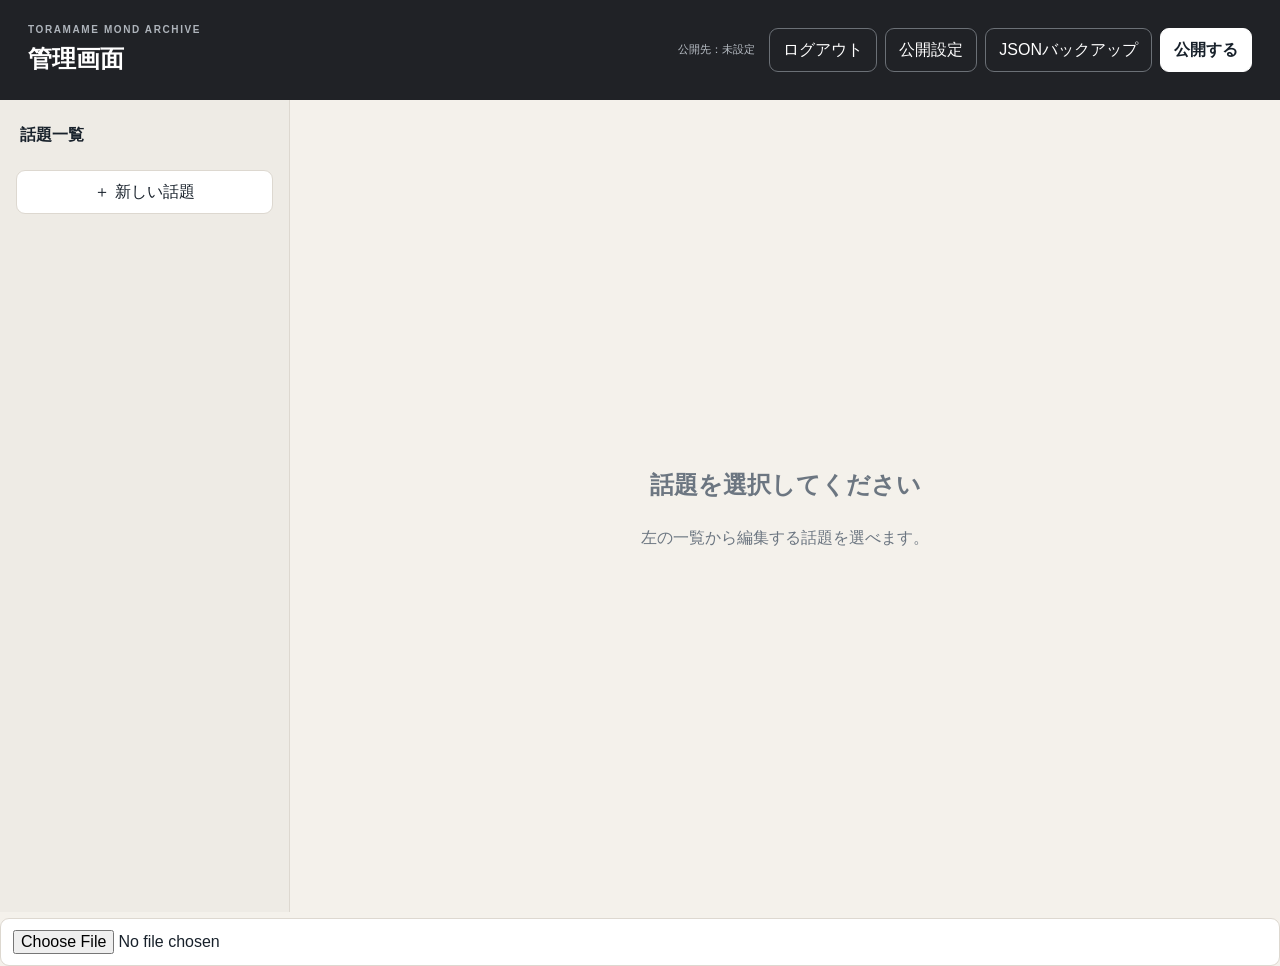
==== admin/index.html @ 85e0b4e5 "Add files via upload" ====
<!doctype html>
<html lang="ja">
<head>
<meta charset="utf-8">
<meta name="viewport" content="width=device-width,initial-scale=1">
<title>とらまめMondまとめ — 管理画面</title>
<link rel="stylesheet" href="admin.css">
</head>
<body>
<header class="topbar">
  <div>
    <div class="eyebrow">TORAMAME MOND ARCHIVE</div>
    <h1>管理画面</h1>
  </div>
  <div class="publish-area">
    <span id="publishStatus" class="publish-status">公開先：未設定</span>
    <div class="actions">
      <button id="logoutBtn" class="ghost" onclick="sessionStorage.removeItem('toramame_admin_key');sessionStorage.removeItem('toramame_admin_auth_time');location.href='/toramame-mond-archive/';return false;">ログアウト</button>
      <button id="publishSettingsBtn" class="ghost">公開設定</button>
      <button id="downloadBtn" class="ghost">JSONバックアップ</button>
      <button id="publishBtn" class="primary publish">公開する</button>
    </div>
  </div>
</header>

<main class="layout">
  <aside class="sidebar">
    <div class="side-title">話題一覧</div>
    <div id="topicList"></div>
    <button id="newTopicBtn" class="new-topic">＋ 新しい話題</button>
  </aside>

  <section class="editor">
    <div id="emptyState" class="empty">
      <h2>話題を選択してください</h2>
      <p>左の一覧から編集する話題を選べます。</p>
    </div>

    <div id="topicEditor" hidden>
      <div class="editor-head">
        <div>
          <span class="eyebrow">TOPIC</span>
          <h2 id="editorTitle"></h2>
        </div>
        <div class="actions">
          <button id="deleteTopicBtn" class="danger">話題を削除</button>
          <button id="saveTopicBtn" class="primary">保存</button>
        </div>
      </div>

      <div class="form-grid">
        <label>タイトル<input id="topicTitle"></label>
        <label>カテゴリ<input id="topicCategory"></label>
        <label class="wide">説明<textarea id="topicDescription" rows="2"></textarea></label>
        <label class="check"><input id="topicFeatured" type="checkbox"> PICK UPに表示</label>
      </div>

      <div class="section-head">
        <div>
          <span class="eyebrow">TREE</span>
          <h3>質問・回答ツリー</h3>
        </div>
        <button id="addRootBtn" class="secondary">＋ 最初の質問を追加</button>
      </div>
      <div id="treeEditor"></div>
    </div>
  </section>
</main>

<input id="fileInput" type="file" accept=".json,application/json" hidden>

<template id="nodeTemplate">
  <div class="node-editor">
    <div class="node-top">
      <span class="node-kind"></span>
      <button class="danger small delete-node">削除</button>
    </div>
    <label>質問<textarea class="node-question" rows="3"></textarea></label>
    <label>とらまめの回答<textarea class="node-answer" rows="3"></textarea></label>
    <div class="form-grid">
      <label>Mond URL<input class="node-mond"></label>
      <label>X URL<input class="node-x"></label>
    </div>
    <div class="child-actions">
      <button class="secondary small add-child">＋ この質問への関連質問を追加</button>
    </div>
    <div class="children-editor"></div>
  </div>
</template>

<script src="admin.js?v=20260827-1705"></script>
</body>
</html>
---- admin/admin.css ----
:root{
  --bg:#f4f1eb;--card:#fff;--soft:#faf9f6;--ink:#18212b;
  --muted:#6c7681;--line:#ddd8d0;--dark:#202226;--danger:#9b3b3b;
}
*{box-sizing:border-box}
body{margin:0;background:var(--bg);color:var(--ink);font-family:-apple-system,BlinkMacSystemFont,"Segoe UI","Noto Sans JP",sans-serif;line-height:1.6}
button,input,textarea{font:inherit}
button{cursor:pointer}
.topbar{background:var(--dark);color:#fff;padding:22px 28px;display:flex;align-items:center;justify-content:space-between;gap:20px}
.topbar h1{margin:2px 0 0;font-size:24px}
.eyebrow{font-size:10px;font-weight:900;letter-spacing:.16em;color:#aeb4bb}
.actions{display:flex;gap:8px;flex-wrap:wrap}
button{border:1px solid var(--line);border-radius:9px;padding:8px 13px;background:#fff;color:var(--ink)}
button.primary{background:#fff;border-color:#fff;font-weight:700}
button.secondary{background:#fff}
button.ghost{background:transparent;color:#fff;border-color:#6b7076}
button.danger{color:var(--danger);border-color:#d8b8b8;background:#fff}
button.small{font-size:12px;padding:5px 9px}
.layout{display:grid;grid-template-columns:290px minmax(0,1fr);min-height:calc(100vh - 88px)}
.sidebar{border-right:1px solid var(--line);background:#eeebe5;padding:22px 16px}
.side-title{font-weight:800;margin:0 4px 10px}
.topic-item{display:block;width:100%;text-align:left;margin:5px 0;padding:11px 12px;border-radius:10px;border:1px solid transparent;background:transparent}
.topic-item:hover{background:#fff}
.topic-item.active{background:#fff;border-color:var(--line);box-shadow:0 3px 12px rgba(0,0,0,.04)}
.topic-item strong{display:block;font-size:14px}
.topic-item span{font-size:11px;color:var(--muted)}
.new-topic{width:100%;margin-top:12px}
.editor{padding:34px;max-width:1000px;width:100%;margin:auto}
.empty{text-align:center;padding:100px 20px;color:var(--muted)}
.editor-head,.section-head{display:flex;justify-content:space-between;align-items:center;gap:18px}
.editor-head h2,.section-head h3{margin:3px 0 0}
.form-grid{display:grid;grid-template-columns:1fr 1fr;gap:14px;margin:24px 0}
label{display:block;font-size:12px;font-weight:800;color:#65707b}
label.wide{grid-column:1/-1}
input,textarea{display:block;width:100%;margin-top:6px;border:1px solid var(--line);border-radius:9px;background:#fff;padding:10px 12px;color:var(--ink);outline:none}
textarea{resize:vertical}
.check{display:flex;align-items:center;gap:8px;font-weight:700}
.check input{width:auto;margin:0}
.section-head{border-top:1px solid var(--line);padding-top:26px;margin-top:28px}
.node-editor{background:#fff;border:1px solid var(--line);border-radius:14px;padding:18px;margin:16px 0}
.node-editor.root{border-left:4px solid #6f7780}
.node-editor.child{margin-left:30px;border-left:3px solid #d5d0c8}
.node-top{display:flex;justify-content:space-between;align-items:center;margin-bottom:12px}
.node-kind{font-size:10px;font-weight:900;letter-spacing:.14em;color:#7b848e}
.child-actions{margin-top:12px}
.children-editor{margin-top:8px}
.empty-children{color:#9a9fa5;font-size:12px;padding:8px 0}
@media(max-width:760px){
 .topbar{display:block}.topbar .actions{margin-top:14px}
 .layout{display:block}.sidebar{border-right:0;border-bottom:1px solid var(--line)}
 .editor{padding:22px 14px}.form-grid{grid-template-columns:1fr}
 label.wide{grid-column:auto}.node-editor.child{margin-left:12px}
}

.publish-area{display:flex;align-items:center;gap:14px;flex-wrap:wrap;justify-content:flex-end}
.publish-status{font-size:11px;color:#b8bec5;white-space:nowrap}
button.publish{background:#fff;color:#17202a;border-color:#fff;font-weight:900}
button:disabled{opacity:.55;cursor:not-allowed}
@media(max-width:760px){
  .publish-area{justify-content:flex-start;margin-top:14px}
  .publish-status{width:100%}
}
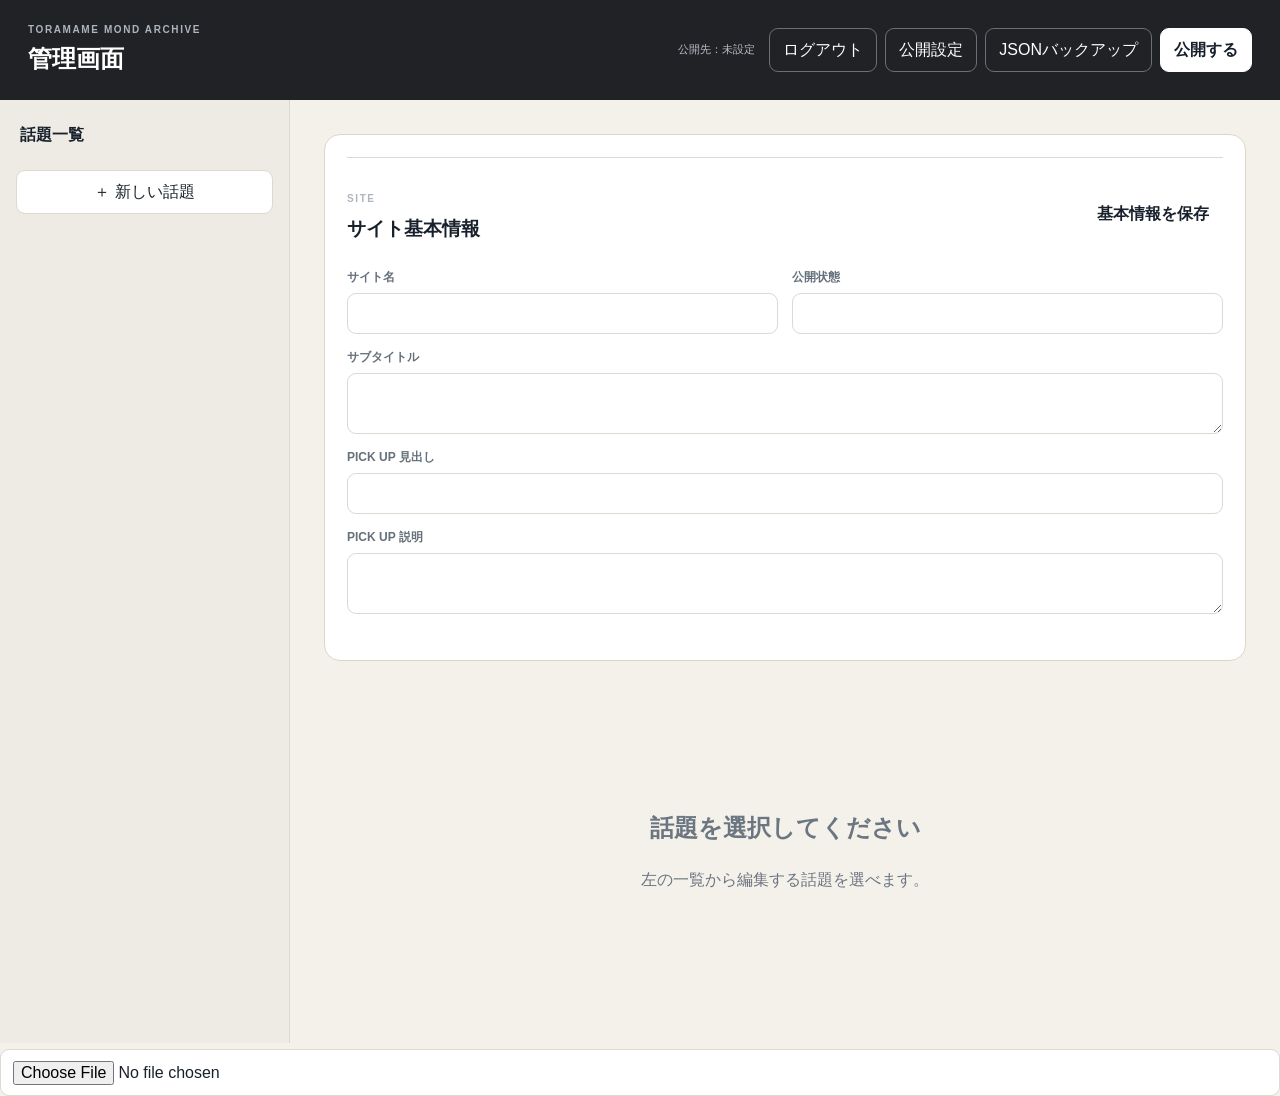
==== commit ec086f9f: "Add files via upload" ====
--- a/admin/index.html
+++ b/admin/index.html
@@ -31,6 +31,24 @@
   </aside>
 
   <section class="editor">
+
+    <section class="site-settings" style="margin:0 0 28px;padding:22px;border:1px solid #ddd5ca;border-radius:16px;background:#fff;">
+      <div class="section-head" style="margin-top:0">
+        <div>
+          <span class="eyebrow">SITE</span>
+          <h3 style="margin:4px 0 0">サイト基本情報</h3>
+        </div>
+        <button id="saveSiteBtn" class="primary">基本情報を保存</button>
+      </div>
+      <div class="form-grid">
+        <label>サイト名<input id="siteTitle"></label>
+        <label>公開状態<input id="siteNotice"></label>
+        <label class="wide">サブタイトル<textarea id="siteSubtitle" rows="2"></textarea></label>
+        <label class="wide">PICK UP 見出し<input id="sitePickupTitle"></label>
+        <label class="wide">PICK UP 説明<textarea id="sitePickupDescription" rows="2"></textarea></label>
+      </div>
+    </section>
+
     <div id="emptyState" class="empty">
       <h2>話題を選択してください</h2>
       <p>左の一覧から編集する話題を選べます。</p>
@@ -88,6 +106,6 @@
   </div>
 </template>
 
-<script src="admin.js?v=20260827-1705"></script>
+<script src="admin.js?v=20260827-site1"></script>
 </body>
 </html>
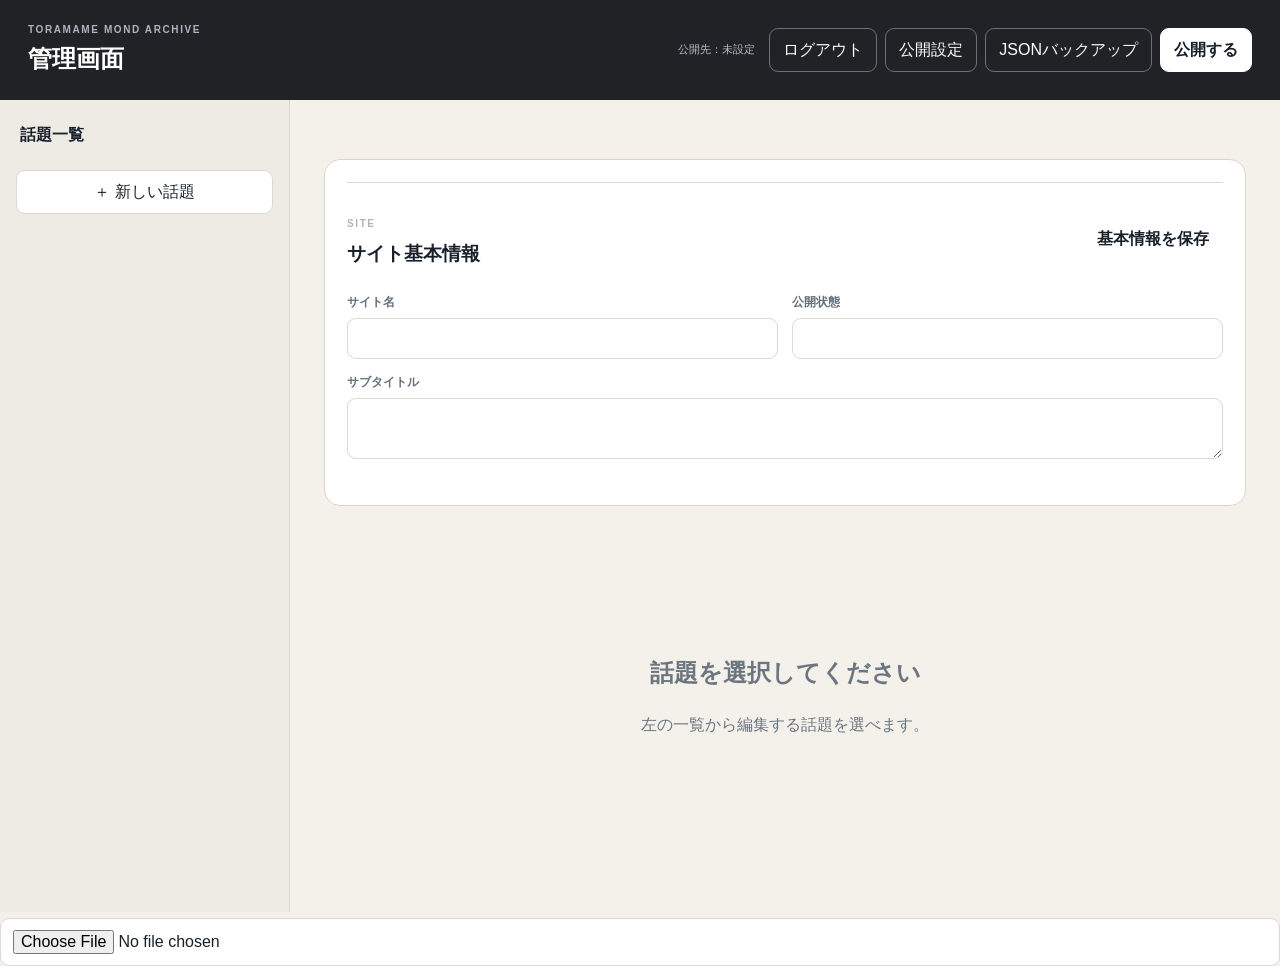
==== commit 3baeb5ce: "Add files via upload" ====
--- a/admin/index.html
+++ b/admin/index.html
@@ -44,8 +44,6 @@
         <label>サイト名<input id="siteTitle"></label>
         <label>公開状態<input id="siteNotice"></label>
         <label class="wide">サブタイトル<textarea id="siteSubtitle" rows="2"></textarea></label>
-        <label class="wide">PICK UP 見出し<input id="sitePickupTitle"></label>
-        <label class="wide">PICK UP 説明<textarea id="sitePickupDescription" rows="2"></textarea></label>
       </div>
     </section>
 
@@ -106,6 +104,6 @@
   </div>
 </template>
 
-<script src="admin.js?v=20260827-site1"></script>
+<script src="admin.js?v=20260827-today1"></script>
 </body>
 </html>
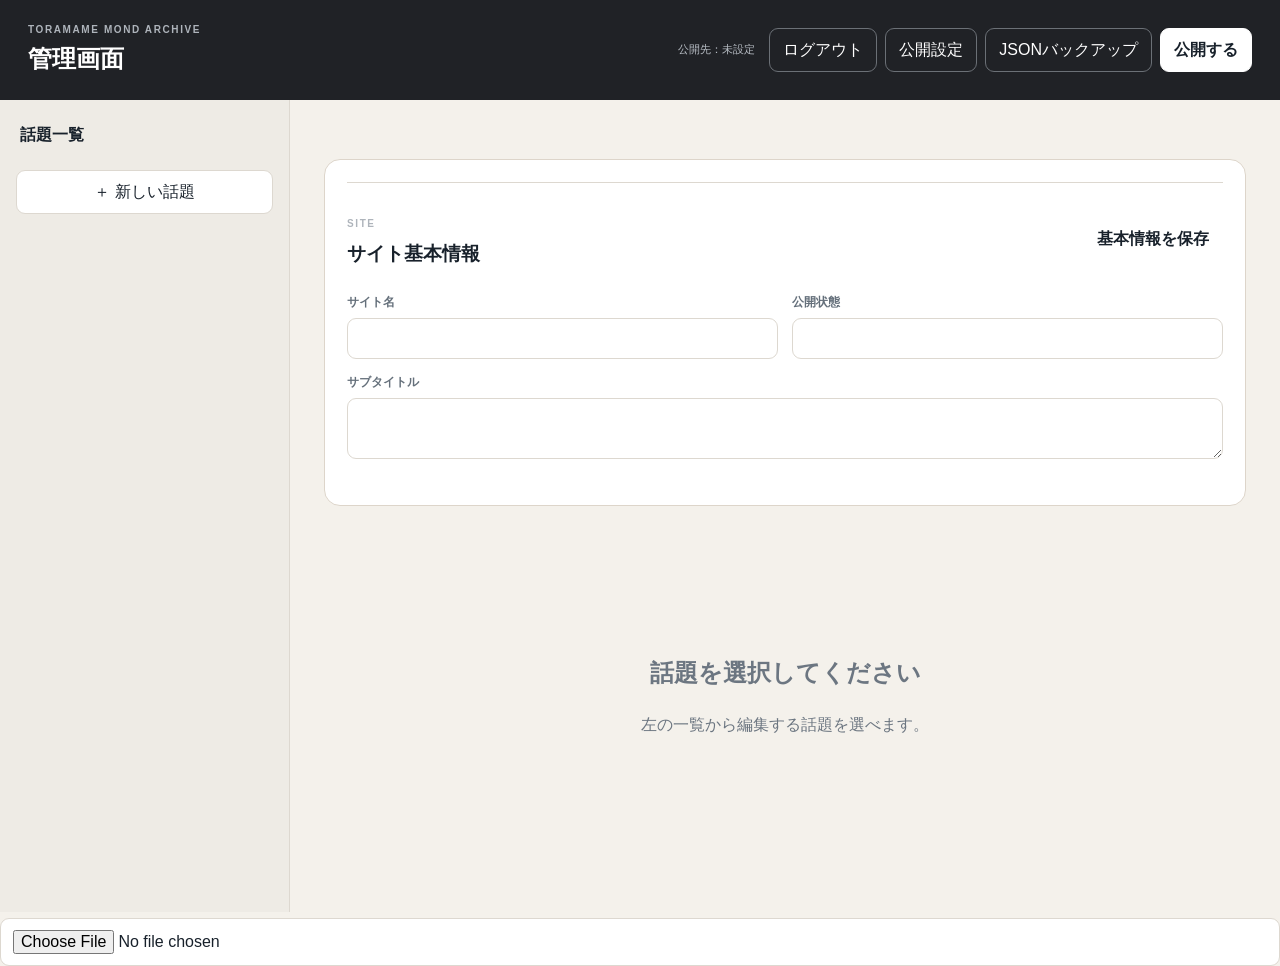
==== commit ab239569: "Add files via upload" ====
--- a/admin/index.html
+++ b/admin/index.html
@@ -104,6 +104,6 @@
   </div>
 </template>
 
-<script src="admin.js?v=20260827-today1"></script>
+<script src="admin.js?v=20260827-today2"></script>
 </body>
 </html>
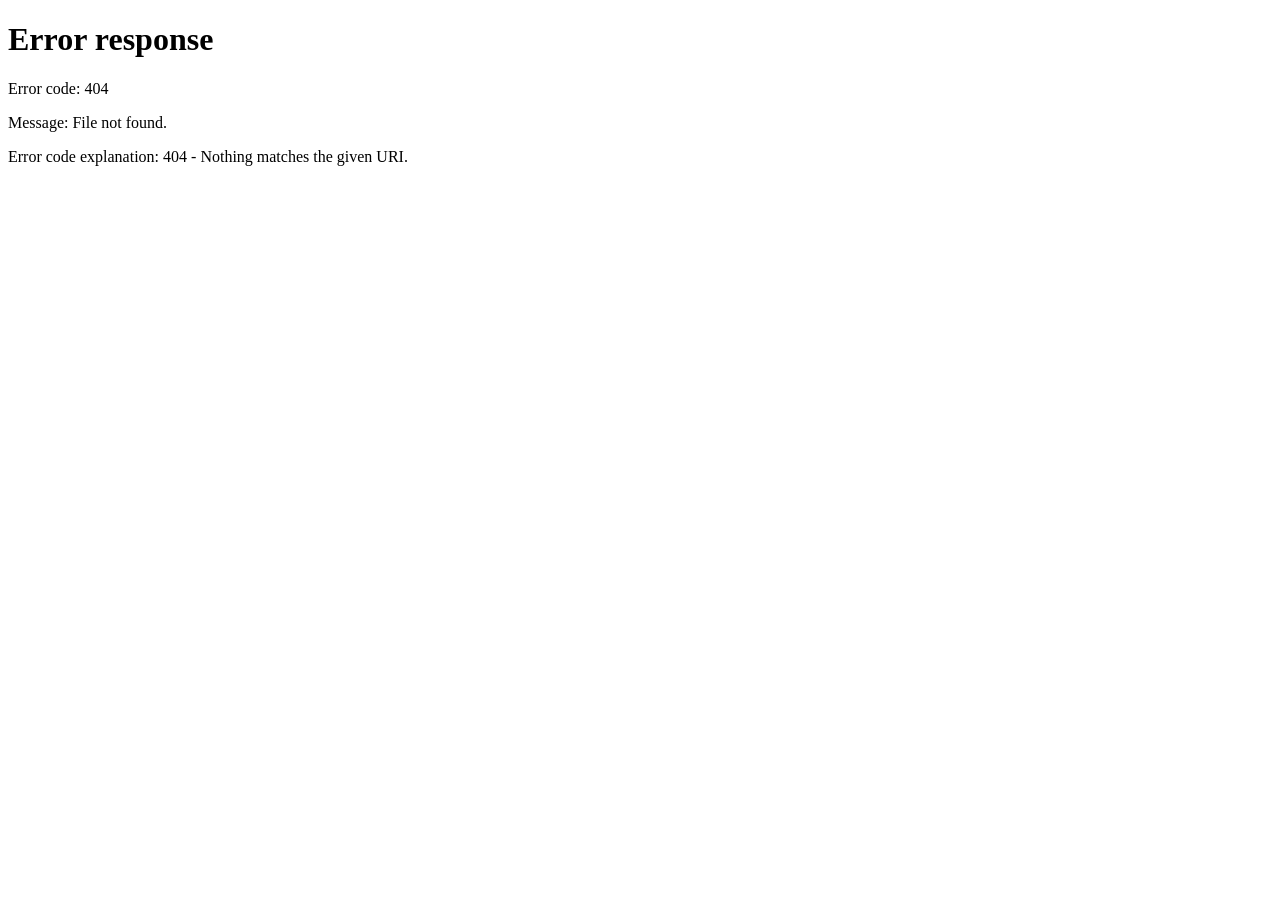
==== commit dc5aaab6: "Add files via upload" ====
--- a/admin/index.html
+++ b/admin/index.html
@@ -104,6 +104,76 @@
   </div>
 </template>
 
-<script src="admin.js?v=20260827-today2"></script>
+
+
+<script>
+(async function(){
+  const WORKER_URL = "https://toramame-mond-publish.yuzuponz12345.workers.dev";
+  const KEY_NAME = "toramame_admin_key";
+  const TIME_NAME = "toramame_admin_auth_time";
+  const TTL = 30 * 60 * 1000;
+
+  // Keep the publish destination configured for admin.js too.
+  localStorage.setItem("toramame_publish_worker_url", WORKER_URL);
+
+  document.documentElement.style.visibility = "hidden";
+
+  function clearAuth(){
+    sessionStorage.removeItem(KEY_NAME);
+    sessionStorage.removeItem(TIME_NAME);
+  }
+
+  function isFresh(){
+    const t = Number(sessionStorage.getItem(TIME_NAME) || 0);
+    return !!t && (Date.now() - t) < TTL;
+  }
+
+  let key = isFresh() ? (sessionStorage.getItem(KEY_NAME) || "") : "";
+  if(!isFresh()) clearAuth();
+
+  while(true){
+    if(!key){
+      key = prompt("管理画面のパスワードを入力してください。") || "";
+      if(!key){
+        location.replace("/toramame-mond-archive/");
+        return;
+      }
+    }
+
+    try{
+      const res = await fetch(WORKER_URL + "/auth", {
+        method: "POST",
+        headers: {
+          "Content-Type": "application/json",
+          "X-Admin-Key": key
+        },
+        body: "{}"
+      });
+
+      if(res.ok){
+        sessionStorage.setItem(KEY_NAME, key);
+        sessionStorage.setItem(TIME_NAME, String(Date.now()));
+        document.documentElement.style.visibility = "visible";
+
+        // Only now start the admin application.
+        const script = document.createElement("script");
+        script.src = "admin.js?v=20260827-auth3";
+        document.body.appendChild(script);
+        return;
+      }
+
+      clearAuth();
+      key = "";
+      alert("パスワードが違います。");
+    }catch(err){
+      clearAuth();
+      alert("認証サーバーに接続できません。");
+      location.replace("/toramame-mond-archive/");
+      return;
+    }
+  }
+})();
+</script>
+
 </body>
 </html>
